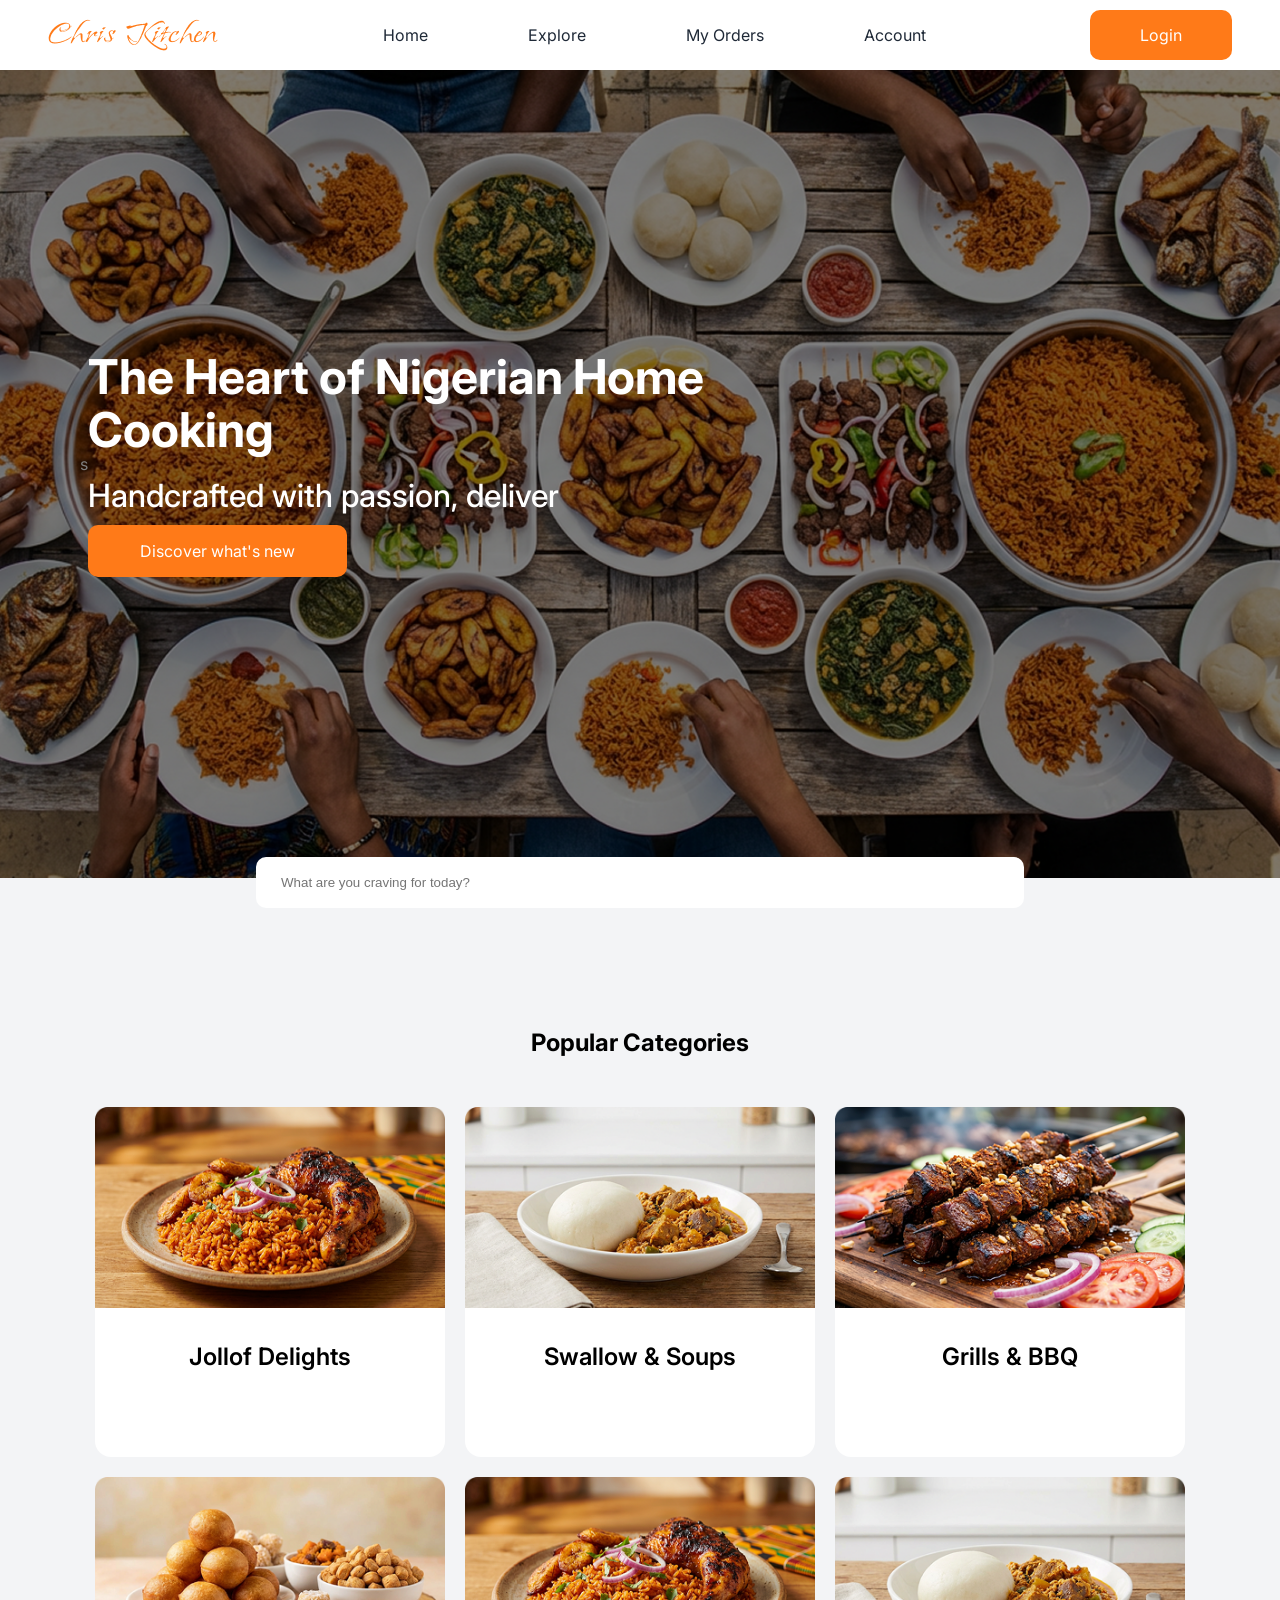
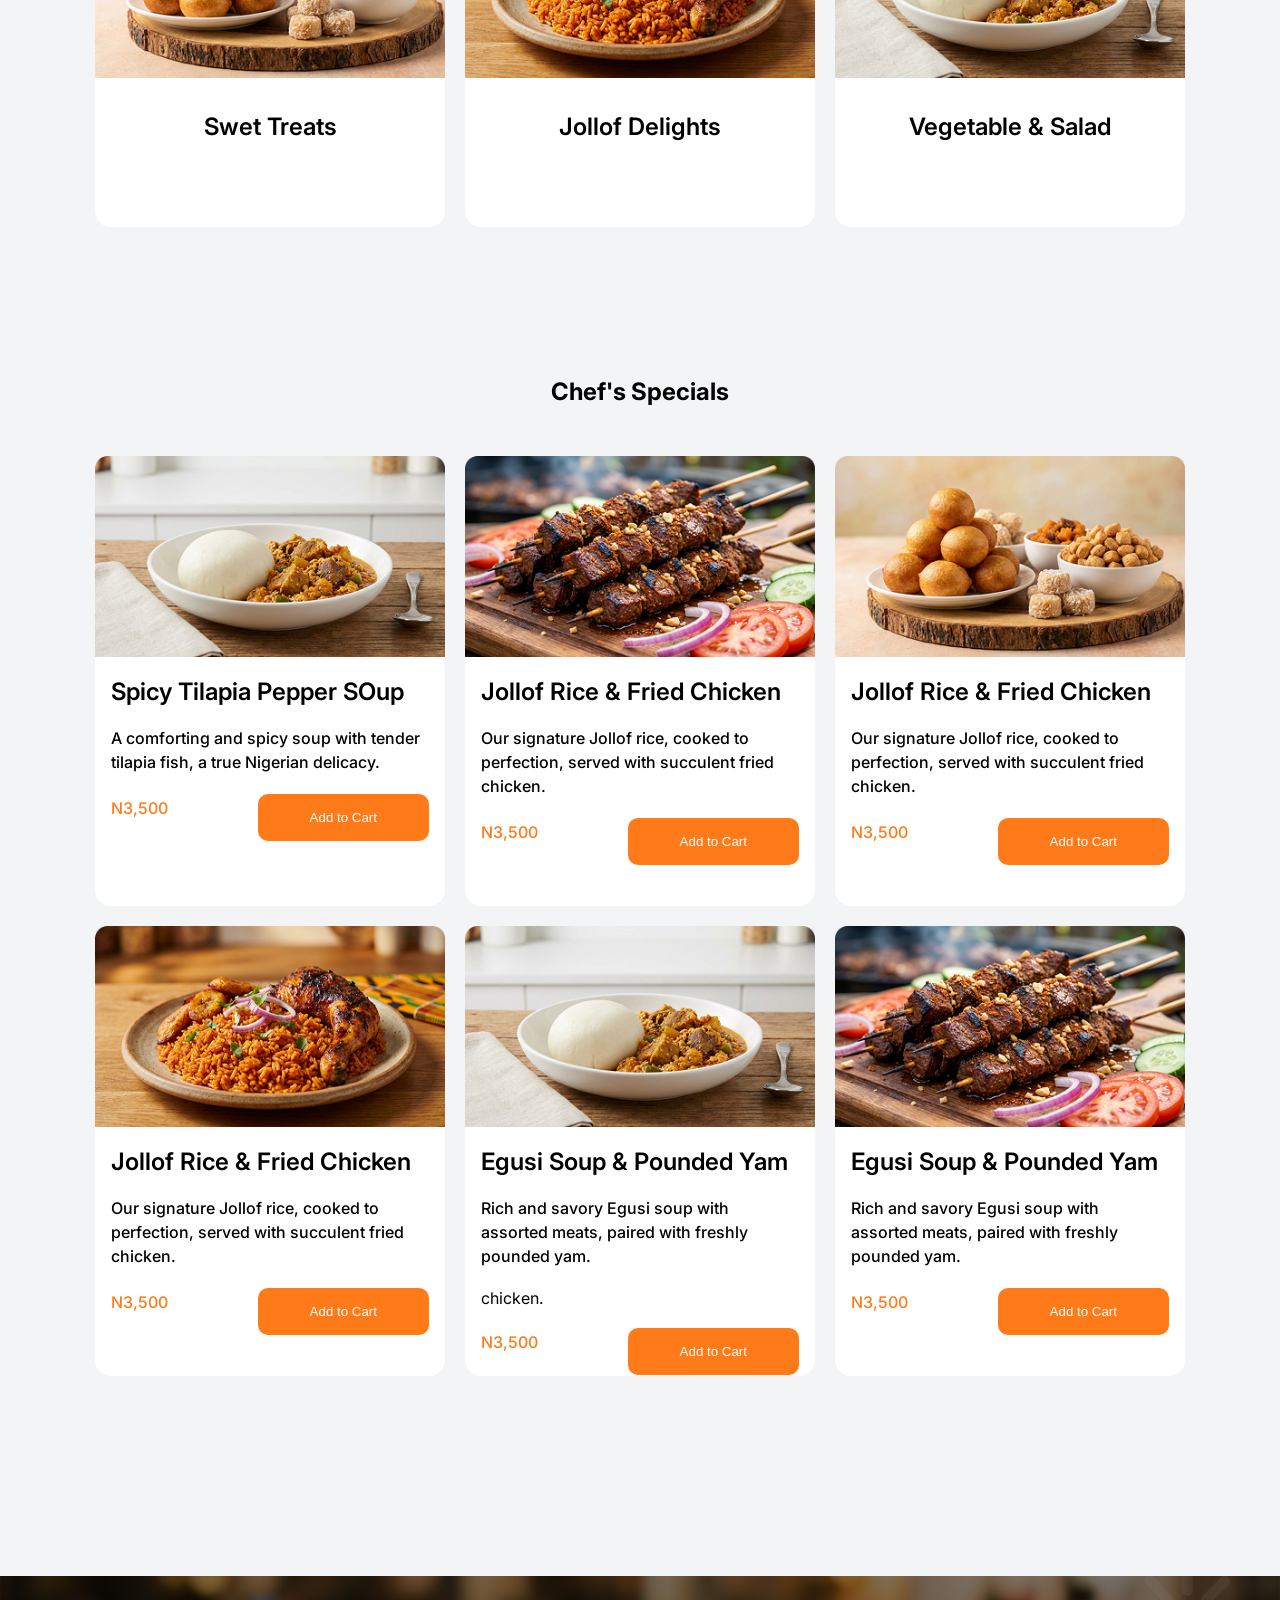
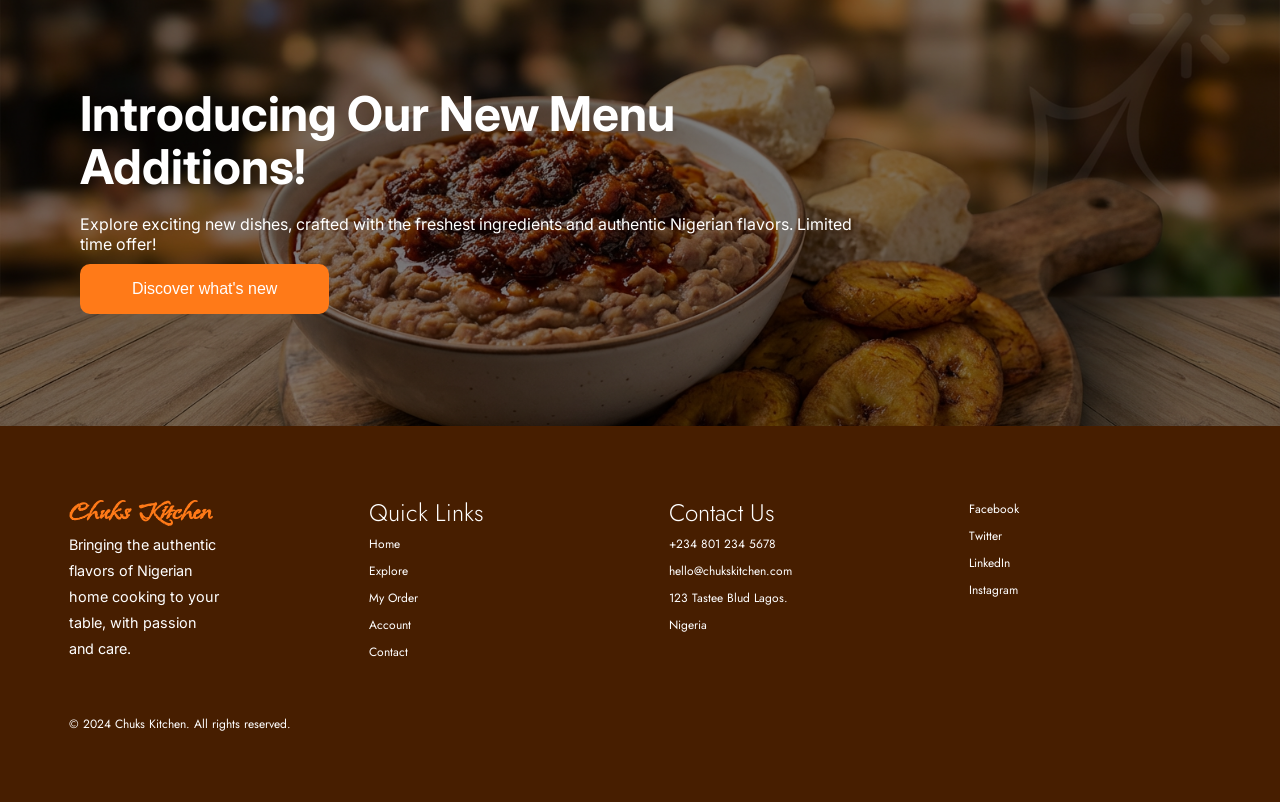
==== index.html @ c169b2a3 "First Commit" ====
<!DOCTYPE html>
<html lang="en">

<head>
    <meta charset="UTF-8">
    <meta name="viewport" content="width=device-width, initial-scale=1.0">

    <!-- font -->
    <link rel="preconnect" href="https://fonts.googleapis.com">
    <link rel="preconnect" href="https://fonts.gstatic.com" crossorigin>
    <link
        href="https://fonts.googleapis.com/css2?family=Inter:ital,opsz,wght@0,14..32,100..900;1,14..32,100..900&family=Island+Moments&family=Jost:ital,wght@0,100..900;1,100..900&display=swap"
        rel="stylesheet">


    <!-- font-awesome -->
    <link rel="stylesheet" href="https://cdnjs.cloudflare.com/ajax/libs/font-awesome/6.6.0/css/all.min.css">

    <!-- styles -->
    <link rel="stylesheet" href="assets/css/style.css">
    <link rel="stylesheet" href="assets/css/mobile.css">
    <title>Food Business</title>
</head>

<body>

    <section class="header">

        <div class="nav-wrapper">
            <a href="#" class="logo">Chris Kitchen</a>
            <ul class="nav-menu">
                <li><a href="index.html" class="firstchild">Home</a></li>
                <li><a href="pages/explore/explore.html">Explore</a></li>
                <li><a href="pages/my-order/my-order.html">My Orders</a></li>
                <li><a href="pages/account/account.html">Account</a></li>
            </ul>
            <button class="login-btn"><a href="/pages/login/login.html">Login</a></button>

            <div class="icons">
                <i class="fa-solid fa-bars" id="menu"></i>
            </div>
        </div>

        <div class="header-container">s
            <div class="text-content">
                <h1>The Heart of Nigerian Home Cooking</h1>
                <h3>Handcrafted with passion, deliver</h3>
                <button><a href="">Discover what's new</a></button>
            </div>

            <div class="search-bar">
                <input type="text" placeholder="What are you craving for today?" />
            </div>

            <div class="hero-overlay"></div>
        </div>

    </section>

    <section class="menu-section">
        <!-- popular categories -->
        <div class="categories">
            <h1 class="section-title">Popular Categories</h1>

            <div class="categories-grid">
                <div class="categories-card">
                    <img src="./assets/img/Rectangle 13.png" alt="foods">
                    <p>Jollof Delights</p>
                </div>
                <div class="categories-card">
                    <img src="./assets/img/Property 1=Variant2.png" alt="foods">
                    <p>Swallow & Soups</p>
                </div>
                <div class="categories-card">
                    <img src="./assets/img/Property 1=Variant3.png" alt="foods">
                    <p>Grills & BBQ</p>
                </div>
                <div class="categories-card">
                    <img src="./assets/img/Property 1=Variant4.png" alt="foods">
                    <p>Swet Treats</p>
                </div>
                <div class="categories-card">
                    <img src="./assets/img/Rectangle 13.png" alt="foods">
                    <p>Jollof Delights</p>
                </div>
                <div class="categories-card">
                    <img src="./assets/img/Property 1=Variant2.png" alt="foods">
                    <p>Vegetable & Salad</p>
                </div>
            </div>
        </div>
        <!-- Chef's Specials -->
        <div class="specials">
            <h1 class="section-title">Chef's Specials</h1>
            <div class="specials-grid">
                <div class="food-card">
                    <div class="food-image">
                        <img src="./assets/img/Property 1=Variant2.png" alt="foods">
                    </div>
                    <div class="food-content">
                        <h2>Spicy Tilapia Pepper SOup</h2>
                        <p>A comforting and spicy soup with tender tilapia fish, a true Nigerian delicacy.</p>
                        <div class="price-tag">
                            <p>N3,500</p>
                            <button>Add to Cart</button>
                        </div>
                    </div>
                </div>

                <div class="food-card">
                    <div class="food-image">
                        <img src="./assets/img/Property 1=Variant3.png" alt="foods">
                    </div>
                    <div class="food-content">
                        <h2>Jollof Rice & Fried Chicken</h2>
                        <p>Our signature Jollof rice, cooked to
                            perfection, served with succulent fried
                            chicken.</p>
                        <div class="price-tag">
                            <p>N3,500</p>
                            <button>Add to Cart</button>
                        </div>
                    </div>
                </div>

                <div class="food-card">
                    <div class="food-image">
                        <img src="./assets/img/Property 1=Variant4.png" alt="foods">
                    </div>
                    <div class="food-content">
                        <h2>Jollof Rice & Fried Chicken</h2>
                        <p>Our signature Jollof rice, cooked to
                            perfection, served with succulent fried
                            chicken.</p>
                        <div class="price-tag">
                            <p>N3,500</p>
                            <button>Add to Cart</button>
                        </div>
                    </div>
                </div>

                <div class="food-card">
                    <div class="food-image">
                        <img src="./assets/img/Rectangle 13.png" alt="foods">
                    </div>
                    <div class="food-content">
                        <h2>Jollof Rice & Fried Chicken</h2>
                        <p>Our signature Jollof rice, cooked to
                            perfection, served with succulent fried
                            chicken.</p>
                        <div class="price-tag">
                            <p>N3,500</p>
                            <button>Add to Cart</button>
                        </div>
                    </div>
                </div>
                <div class="food-card">
                    <div class="food-image">
                        <img src="./assets/img/Property 1=Variant2.png" alt="foods">
                    </div>
                    <div class="food-content">
                        <h2>Egusi Soup & Pounded Yam</h2>
                        <p>Rich and savory Egusi soup with assorted meats, paired with freshly pounded yam.</p>
                        chicken.</p>
                        <div class="price-tag">
                            <p>N3,500</p>
                            <button>Add to Cart</button>
                        </div>
                    </div>
                </div>
                <div class="food-card">
                    <div class="food-image">
                        <img src="./assets/img/Property 1=Variant3.png" alt="foods">
                    </div>
                    <div class="food-content">
                        <h2>Egusi Soup & Pounded Yam</h2>
                        <p>Rich and savory Egusi soup with assorted meats, paired with freshly pounded yam.</p>
                        <div class="price-tag">
                            <p>N3,500</p>
                            <button>Add to Cart</button>
                        </div>
                    </div>
                </div>
            </div>
        </div>
    </section>

    <footer class="footer-section">
        <div class="footer-container">
            <div class="text-content">
                <h1>Introducing Our New Menu Additions!</h1>
                <p>Explore exciting new dishes, crafted with the freshest
                    ingredients and authentic Nigerian flavors. Limited time
                    offer!</p>
                <button>Discover what's new</button>
            </div>
            <div class="hero-overlay"></div>
        </div>
        <div class="footer-bottom">
            <div class="footer-bottom-container">
                <div class="footer-column footer-about">
                    <h2 class="logo">Chuks Kitchen</h2>
                    <p>Bringing the authentic flavors of Nigerian home cooking to your table, with passion and care.</p>
                </div>

                <div class="footer-column footer-links">
                    <h2>Quick Links</h2>
                    <p><a href="#">Home</a></p>
                    <p><a href="#">Explore</a></p>
                    <p><a href="#">My Order</a></p>
                    <p><a href="#">Account</a></p>
                    <p><a href="#">Contact</a></p>
                </div>

                <div class="footer-column footer-contact">
                    <h2>Contact Us</h2>
                    <p><a href="#">+234 801 234 5678</a></p>
                    <p><a href="#">hello@chukskitchen.com</a></p>
                    <p><a href="#">123 Tastee Blud Lagos. Nigeria</a></p>
                </div>

                <div class="footer-column footer-social">
                    <p><a href="#">Facebook</a></p>
                    <p><a href="#">Twitter</a></p>
                    <p><a href="#">LinkedIn</a></p>
                    <p><a href="#">Instagram</a></p>
                </div>

            </div>
            <div class="footer-copyrights">
                <p>&copy; 2024 Chuks Kitchen. All rights reserved.</p>
            </div>
        </div>


    </footer>
</body>

</html>
---- assets/css/style.css ----
* {
  margin: 0;
  padding: 0;
  box-sizing: border-box;
}

:root {
  /* fonts */
  --logo-font: "Island Moments", cursive;
  --main-font: "Inter", sans-serif;

  /* colors */
  --primary-color: #ff7a18;
  --main-color: #ffffff;
  --font-color: #1f2937;
}

body {
  color: var(--main-color);
  font-family: var(--main-font);
  background-color: #f3f4f6;
  button {
    padding: 16px 52px;
    border-radius: 10px;
    border: none;
    background-color: var(--primary-color);
    a {
      font-size: 1rem;
      font-family: var(--main-font);
      color: var(--main-color);
      text-decoration: none;
    }
  }
}

.header {
  .nav-wrapper {
    position: fixed;
    top: 0;
    right: 0;
    left: 0px;
    padding: 10px 48px;
    z-index: 3;
    background-color: var(--main-color);
    display: flex;
    align-items: center;
    justify-content: space-between;

    a {
      font-size: 2.5rem;
      font-family: var(--logo-font);
      color: var(--primary-color);
      text-decoration: none;
    }

    ul {
      display: flex;
      align-items: center;
      justify-content: space-between;
      gap: 100px;

      li {
        list-style: none;
        line-height: 24px;

        a {
          font-size: 1rem;
          font-family: var(--main-font);
          color: var(--font-color);
        }

        a:hover {
          color: var(--primary-color);
        }
      }
    }

    button {
      padding: 15px 50px;
      border-radius: 10px;
      border: none;
      background-color: var(--primary-color);
      a {
        font-size: 1rem;
        font-family: var(--main-font);
        color: var(--main-color);
      }
    }
  }

  .header-container {
    position: relative;
    min-height: 92vh;
    margin-top: 50px;
    background: url(/assets/img/Welcome.png) center/cover no-repeat;
    display: flex;
    align-items: center;
    padding: 0 80px;

    .hero-overlay {
      position: absolute;
      inset: 0;
      background: rgba(0, 0, 0, 0.5);
    }

    .text-content {
      width: 800px;
      position: relative;
      z-index: 2;

      h1 {
        font-size: 48px;
        line-height: 1.1;
        margin-bottom: 20px;
      }

      h3 {
        font-size: 32px;
        font-weight: 500;
        margin-bottom: 10px;
      }

      button {
        a {
          font-size: 1rem;
          text-decoration: none;
        }
      }
    }

    .search-bar {
      position: absolute;
      bottom: -30px;
      left: 50%;
      transform: translateX(-50%);
      width: 60%;
      z-index: 2;

      input {
        width: 100%;
        padding: 18px 25px;
        border-radius: 10px;
        border: none;
      }
    }
  }
}

.menu-section {
  padding: 150px 48px;
  color: black;

  .categories {
    margin: 0 auto;
    max-width: 100vw;

    h1 {
      text-align: center;
      margin-bottom: 50px;
    }

    .categories-grid {
      display: flex;
      justify-content: center;
      gap: 20px;
      align-items: center;
      flex-wrap: wrap;

      .categories-card {
        flex: 0 0 350px;
        height: 350px;
        background-color: white;
        border-radius: 16px;
        img {
          width: 100%;
        }

        p {
          font-weight: 600;
          font-size: 1.5rem;
          margin-top: 30px;
          text-align: center;
        }
      }
    }
  }


  
  .specials {
    .section-title {
      margin-top: 150px;
      text-align: center;
      margin-bottom: 50px;
    }

    .specials-grid {
      display: flex;
      justify-content: center;
      gap: 20px;
      align-items: center;
      flex-wrap: wrap;

      .food-card {
        flex: 0 0 350px;
        height: 450px;
        background-color: white;
        border-radius: 16px;

        .food-image {
          img {
            width: 100%;
            margin-bottom: 10px;
          }
        }

        .food-content {
            width: 100%;
            padding: 6px 16px;
            h2 {
              font-size: 24px;
              font-weight: 600;
              margin-bottom: 20px;
            }
            p {
              font-size: 1rem;
              font-weight: 500;
              line-height: 24px;
              margin-bottom: 20px;
            }

            /* still under review */
            .price-tag {
              display: flex;
              align-items: center;
              justify-content: space-between;

              p {
                color: var(--primary-color);
              }
              button {
                color: var(--main-color);
              }
            }
          }
      }
    }
  }
}

.footer-section {
  .footer-container {
    position: relative;
    min-height: 450px;
    margin-top: 50px;
    background: url(/assets/img/f30e8a349d6f6f58f96aab7669df30176ece420c.png)
      center/cover no-repeat;
    display: flex;
    align-items: center;
    padding: 0 80px;

    .text-content {
      width: 800px;
      position: relative;
      z-index: 2;

      h1 {
        font-size: 3rem;
        line-height: 1.1;
        margin-bottom: 20px;
      }

      p {
        font-size: 1rem;
        margin-bottom: 10px;
      }

      button {
          font-size: 1rem;
          text-decoration: none;
          color: var(--main-color);
        }
      
    }
    .hero-overlay {
      position: absolute;
      inset: 0;
      background: rgba(0, 0, 0, 0.5);
    }
  }

  .footer-bottom {
    background-color: #471e00;
    padding: 69px 69px;

    .footer-bottom-container {
      display: flex;
      gap: 150px;

      .footer-column {
        flex: 0 0 150px;

        .logo {
          font-size: 2rem;
          font-family: var(--logo-font);
          color: var(--primary-color);
        }

        p {
          line-height: 26px;
          font-size: 0.9rem;
        }
      }

      .footer-links,
      .footer-contact,
      .footer-social {
        h2 {
          font-size: 1.5rem;
          font-weight: 300;
          font-family: "Jost", sans-serif;
        }

        p {
          a {
			font-family: "Jost", sans-serif;
            text-decoration: none;
            color: var(--main-color);
            font-size: 0.75rem;
          }
        }
      }
    }
	.footer-copyrights {
		margin-top: 50px;
		p {
			color: var(--main-color);
            font-size: 0.75rem;
			font-family: "Jost", sans-serif;
		}
		
	}
  }
}
---- assets/css/mobile.css ----
* {
    padding: 0;
    margin: 0;
    box-sizing: border-box;
    transition: 0.2s linear;
}

:root {
  /* fonts */
  --logo-font: "Island Moments", cursive;
  --main-font: "Inter", sans-serif;

  /* colors */
  --primary-color: #ff7a18;
  --main-color: #ffffff;
  --font-color: #1f2937;
}

.header .icons i {
    color: #000000;
    cursor: pointer;
    font-size: 2rem;
}

.header .icons {
    display: none;
}

.header .icons i:hover{
    color: var(--primary-color);
} 

@media (max-width :1000px) {
    .header {
        .icons {
            display: block;
        }
        .nav-wrapper {
            padding: 5px 25px;

            .nav-menu li{
            display: none;
            /* flex-direction: column; */
            }
        }
        
        .login-btn {
            display: none;
        }

        .header-container {
            padding: 0 25px;

            .text-content {
                width: 800px;
                position: relative;
                z-index: 2;

            h1 {
                font-size: 32px;
                line-height: 1.1;
                margin-bottom: 20px;
            }

            h3 {
                font-size: 16px;
                font-weight: 500;
                margin-bottom: 10px;
            }

        }
    }

    .footer-bottom {
        display: none;
    }
}
}
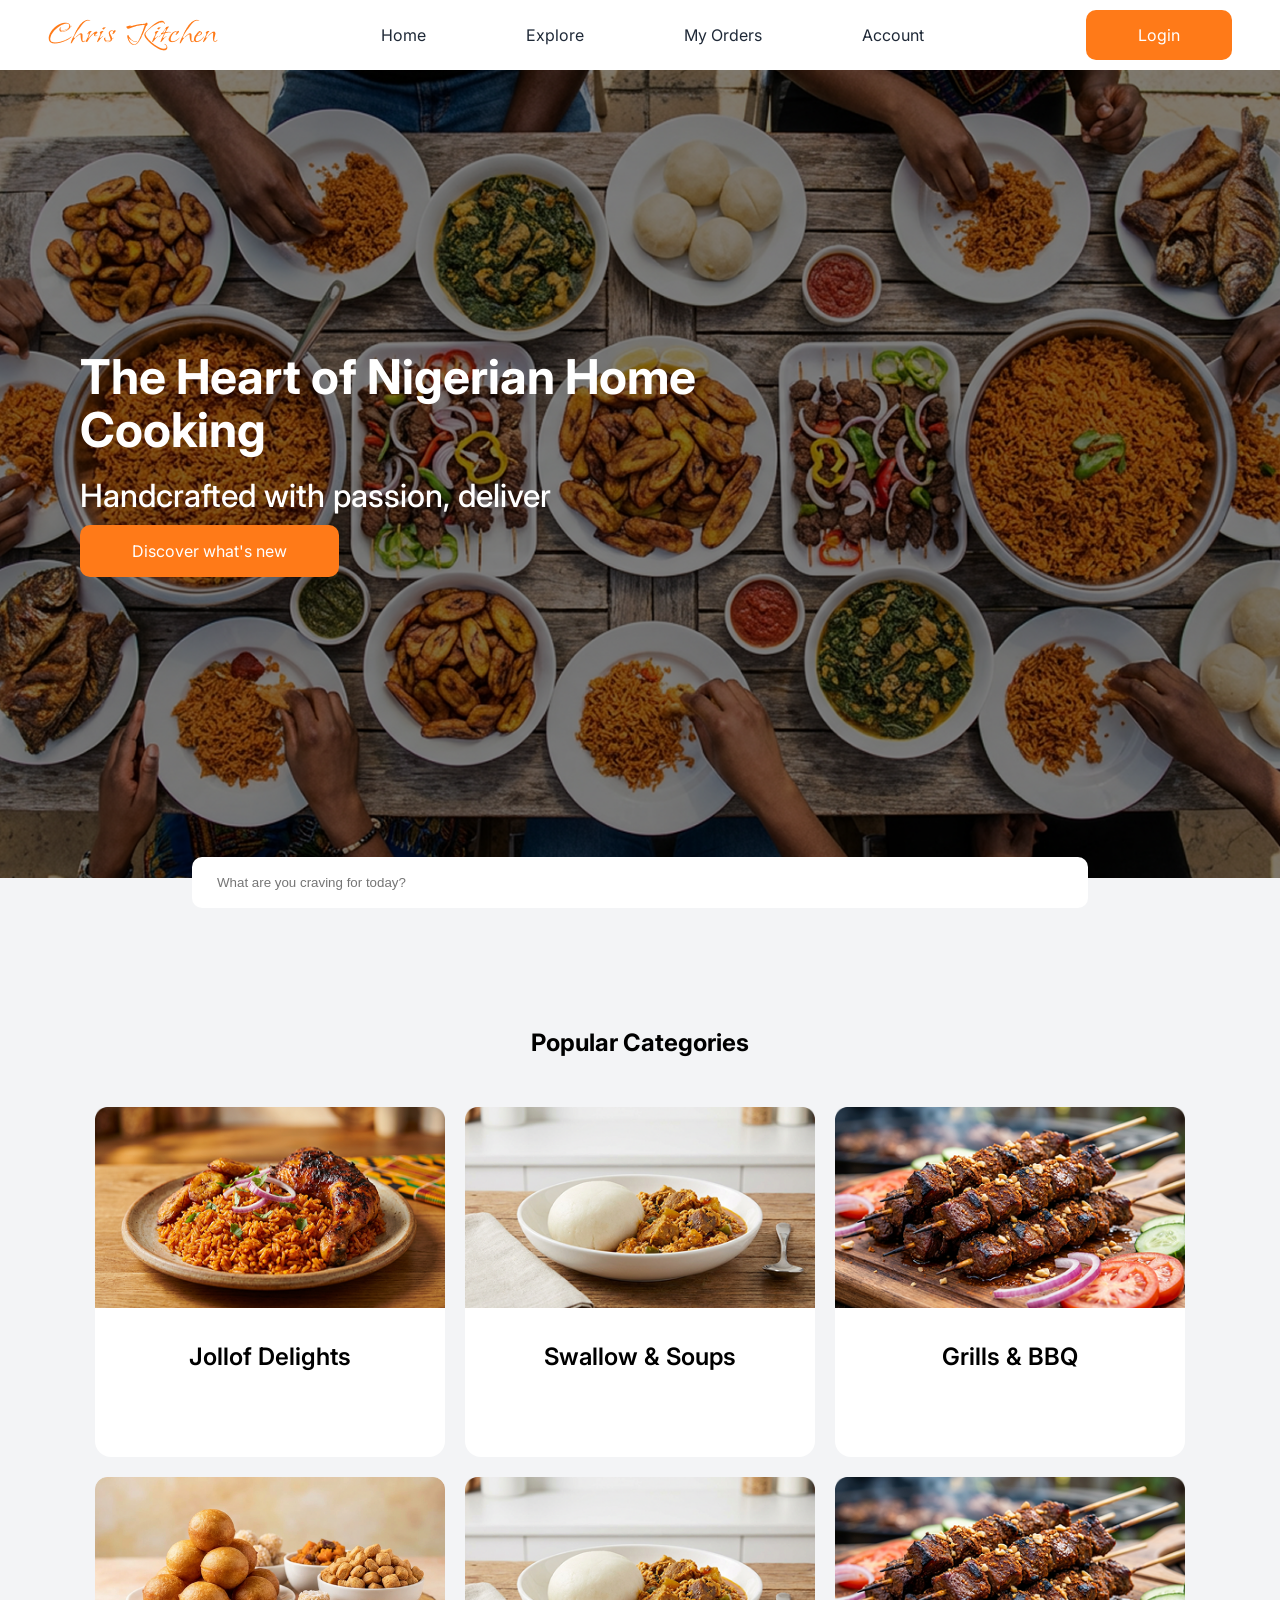
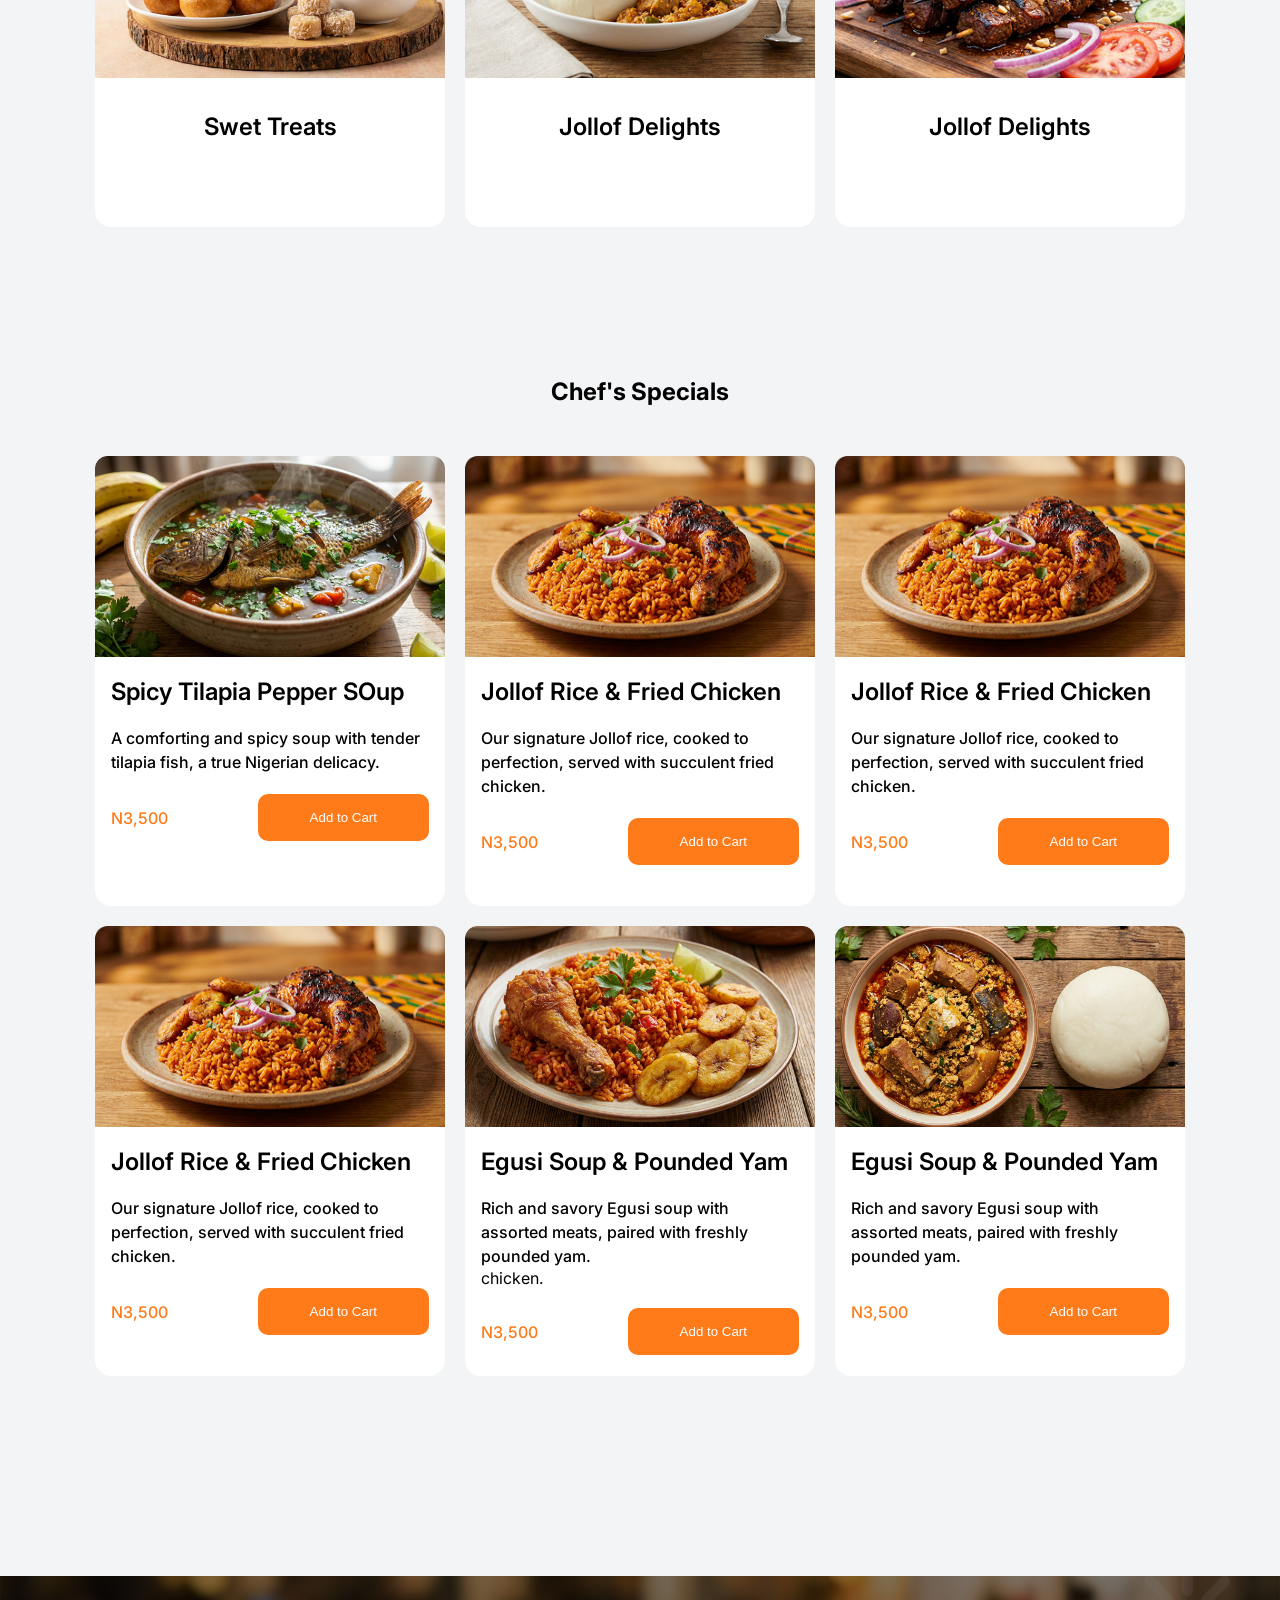
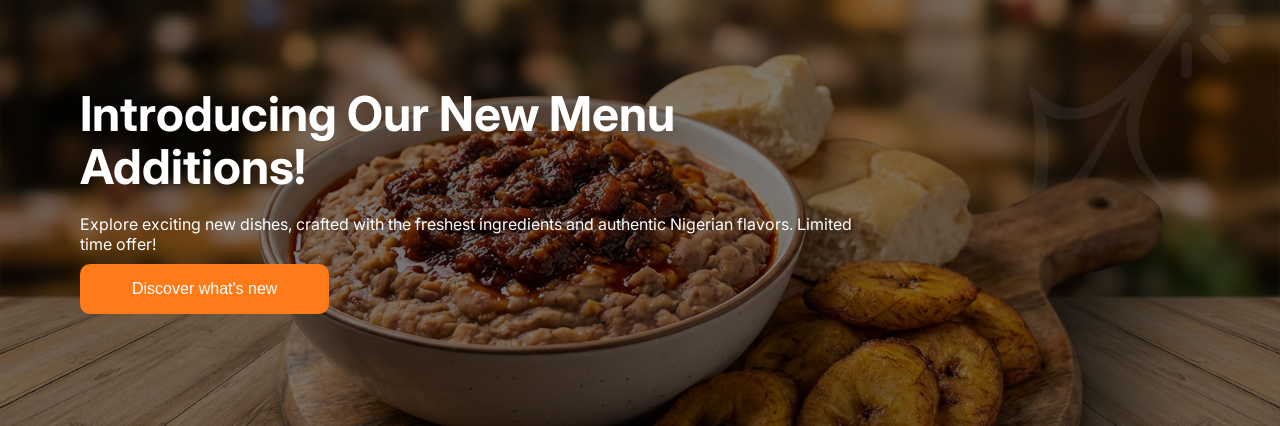
==== commit 96a21ed0: "Rearranged UI" ====
--- a/index.html
+++ b/index.html
@@ -17,44 +17,42 @@
     <link rel="stylesheet" href="https://cdnjs.cloudflare.com/ajax/libs/font-awesome/6.6.0/css/all.min.css">
 
     <!-- styles -->
-    <link rel="stylesheet" href="assets/css/style.css">
-    <link rel="stylesheet" href="assets/css/mobile.css">
+    <link rel="stylesheet" href="assets/css/global.css">
+    <link rel="stylesheet" href="assets/css/home.css">
     <title>Food Business</title>
 </head>
 
 <body>
-
-    <section class="header">
-
-        <div class="nav-wrapper">
-            <a href="#" class="logo">Chris Kitchen</a>
-            <ul class="nav-menu">
-                <li><a href="index.html" class="firstchild">Home</a></li>
-                <li><a href="pages/explore/explore.html">Explore</a></li>
-                <li><a href="pages/my-order/my-order.html">My Orders</a></li>
-                <li><a href="pages/account/account.html">Account</a></li>
-            </ul>
-            <button class="login-btn"><a href="/pages/login/login.html">Login</a></button>
-
-            <div class="icons">
-                <i class="fa-solid fa-bars" id="menu"></i>
-            </div>
-        </div>
-
-        <div class="header-container">s
-            <div class="text-content">
-                <h1>The Heart of Nigerian Home Cooking</h1>
-                <h3>Handcrafted with passion, deliver</h3>
-                <button><a href="">Discover what's new</a></button>
-            </div>
-
-            <div class="search-bar">
-                <input type="text" placeholder="What are you craving for today?" />
-            </div>
-
-            <div class="hero-overlay"></div>
-        </div>
-
+    <!-- navBar -->
+    <section class="nav-wrapper">
+        <a href="#" class="logo">Chris Kitchen</a>
+
+        <ul class="nav-menu">
+            <li><a href="index.html" class="firstchild">Home</a></li>
+            <li><a href="pages/explore.html">Explore</a></li>
+            <li><a href="pages/my-order.html">My Orders</a></li>
+            <li><a href="pages/account.html">Account</a></li>
+        </ul>
+        <button class="login-btn"><a href="/pages/login.html">Login</a></button>
+
+        <div class="icons">
+            <i class="fa-solid fa-bars" id="menu"></i>
+        </div>
+    </section>
+
+    <!-- hero-section -->
+    <section class="header-container">
+        <div class="text-content">
+            <h1>The Heart of Nigerian Home Cooking</h1>
+            <h3>Handcrafted with passion, deliver</h3>
+            <button><a href="">Discover what's new</a></button>
+        </div>
+
+        <div class="search-bar">
+            <input type="text" placeholder="What are you craving for today?" />
+        </div>
+
+        <div class="hero-overlay"></div>
     </section>
 
     <section class="menu-section">
@@ -80,12 +78,12 @@
                     <p>Swet Treats</p>
                 </div>
                 <div class="categories-card">
-                    <img src="./assets/img/Rectangle 13.png" alt="foods">
+                    <img src="./assets/img/Property 1=Variant2.png" alt="foods">
                     <p>Jollof Delights</p>
                 </div>
                 <div class="categories-card">
-                    <img src="./assets/img/Property 1=Variant2.png" alt="foods">
-                    <p>Vegetable & Salad</p>
+                    <img src="./assets/img/Property 1=Variant3.png" alt="foods">
+                    <p>Jollof Delights</p>
                 </div>
             </div>
         </div>
@@ -95,7 +93,7 @@
             <div class="specials-grid">
                 <div class="food-card">
                     <div class="food-image">
-                        <img src="./assets/img/Property 1=Variant2.png" alt="foods">
+                        <img src="./assets/img/Tilapia.png" alt="foods">
                     </div>
                     <div class="food-content">
                         <h2>Spicy Tilapia Pepper SOup</h2>
@@ -109,7 +107,7 @@
 
                 <div class="food-card">
                     <div class="food-image">
-                        <img src="./assets/img/Property 1=Variant3.png" alt="foods">
+                        <img src="./assets/img/Rectangle 13.png" alt="foods">
                     </div>
                     <div class="food-content">
                         <h2>Jollof Rice & Fried Chicken</h2>
@@ -125,7 +123,7 @@
 
                 <div class="food-card">
                     <div class="food-image">
-                        <img src="./assets/img/Property 1=Variant4.png" alt="foods">
+                        <img src="./assets/img/Rectangle 13.png" alt="foods">
                     </div>
                     <div class="food-content">
                         <h2>Jollof Rice & Fried Chicken</h2>
@@ -156,7 +154,7 @@
                 </div>
                 <div class="food-card">
                     <div class="food-image">
-                        <img src="./assets/img/Property 1=Variant2.png" alt="foods">
+                        <img src="./assets/img/Property 1=Variant5.png" alt="foods">
                     </div>
                     <div class="food-content">
                         <h2>Egusi Soup & Pounded Yam</h2>
@@ -170,7 +168,7 @@
                 </div>
                 <div class="food-card">
                     <div class="food-image">
-                        <img src="./assets/img/Property 1=Variant3.png" alt="foods">
+                        <img src="./assets/img/Property 1=Variant6.png" alt="foods">
                     </div>
                     <div class="food-content">
                         <h2>Egusi Soup & Pounded Yam</h2>
@@ -183,9 +181,11 @@
                 </div>
             </div>
         </div>
+
     </section>
 
     <footer class="footer-section">
+        <!-- footer-image-container -->
         <div class="footer-container">
             <div class="text-content">
                 <h1>Introducing Our New Menu Additions!</h1>
@@ -196,43 +196,8 @@
             </div>
             <div class="hero-overlay"></div>
         </div>
-        <div class="footer-bottom">
-            <div class="footer-bottom-container">
-                <div class="footer-column footer-about">
-                    <h2 class="logo">Chuks Kitchen</h2>
-                    <p>Bringing the authentic flavors of Nigerian home cooking to your table, with passion and care.</p>
-                </div>
-
-                <div class="footer-column footer-links">
-                    <h2>Quick Links</h2>
-                    <p><a href="#">Home</a></p>
-                    <p><a href="#">Explore</a></p>
-                    <p><a href="#">My Order</a></p>
-                    <p><a href="#">Account</a></p>
-                    <p><a href="#">Contact</a></p>
-                </div>
-
-                <div class="footer-column footer-contact">
-                    <h2>Contact Us</h2>
-                    <p><a href="#">+234 801 234 5678</a></p>
-                    <p><a href="#">hello@chukskitchen.com</a></p>
-                    <p><a href="#">123 Tastee Blud Lagos. Nigeria</a></p>
-                </div>
-
-                <div class="footer-column footer-social">
-                    <p><a href="#">Facebook</a></p>
-                    <p><a href="#">Twitter</a></p>
-                    <p><a href="#">LinkedIn</a></p>
-                    <p><a href="#">Instagram</a></p>
-                </div>
-
-            </div>
-            <div class="footer-copyrights">
-                <p>&copy; 2024 Chuks Kitchen. All rights reserved.</p>
-            </div>
-        </div>
-
-
+
+        <!-- footer-text-bottom -->
     </footer>
 </body>
 
--- a/assets/css/global.css
+++ b/assets/css/global.css
@@ -0,0 +1,223 @@
+* {
+    margin: 0;
+    padding: 0;
+    box-sizing: border-box;
+}
+
+:root {
+    /* fonts */
+    --logo-font: "Island Moments", cursive;
+    --main-font: "Inter", sans-serif;
+
+    /* colors */
+    --primary-color: #ff7a18;
+    --main-color: #ffffff;
+    --font-color: #1f2937;
+}
+
+body {
+    color: var(--main-color);
+    font-family: var(--main-font);
+    background-color: #f3f4f6;
+}
+
+body button {
+    padding: 16px 52px;
+    border-radius: 10px;
+    border: none;
+    background-color: var(--primary-color);
+}
+
+body button a {
+    font-size: 1rem;
+    font-family: var(--main-font);
+    color: var(--main-color);
+    text-decoration: none;
+}
+
+/* navigation bar */
+.nav-wrapper {
+    position: fixed;
+    top: 0;
+    right: 0;
+    left: 0px;
+    padding: 10px 48px;
+    z-index: 3;
+    background-color: var(--main-color);
+    display: flex;
+    align-items: center;
+    justify-content: space-between;
+
+    a {
+        font-size: 2.5rem;
+        font-family: var(--logo-font);
+        color: var(--primary-color);
+        text-decoration: none;
+    }
+}
+
+.nav-wrapper .nav-menu {
+    display: flex;
+    align-items: center;
+    justify-content: space-between;
+    gap: 100px;
+}
+
+.nav-wrapper .nav-menu {
+    li {
+        list-style: none;
+        line-height: 24px;
+
+        a {
+            font-size: 1rem;
+            font-family: var(--main-font);
+            color: var(--font-color);
+        }
+    }
+}
+
+.nav-wrapper .nav-menu li a:hover {
+    color: var(--primary-color);
+}
+
+.nav-wrapper .icons {
+    display: none;
+
+    i {
+        color: #000000;
+        cursor: pointer;
+        font-size: 2rem;
+    }
+}
+
+.nav-wrapper .icons i:hover {
+    color: var(--primary-color);
+}
+
+.nav-wrapper .login-btn {
+    padding: 15px 52px;
+    border-radius: 10px;
+    border: none;
+    background-color: var(--primary-color);
+
+    a {
+        font-size: 1rem;
+        font-family: var(--main-font);
+        color: var(--main-color);
+    }
+}
+
+/* hero-section */
+.header-container {
+    position: relative;
+    min-height: 92vh;
+    margin-top: 50px;
+    background: url(/assets/img/Welcome.png) center/cover no-repeat;
+    display: flex;
+    align-items: center;
+    padding: 0 80px;
+}
+
+.header-container .text-content {
+    width: 800px;
+    position: relative;
+    z-index: 2;
+
+    h1 {
+        font-size: 3rem;
+        line-height: 1.1;
+        margin-bottom: 20px;
+    }
+
+    h3 {
+        font-size: 2rem;
+        font-weight: 500;
+        margin-bottom: 10px;
+    }
+
+    button {
+        a {
+            font-size: 1rem;
+            text-decoration: none;
+        }
+    }
+}
+
+
+.header-container .search-bar {
+    position: absolute;
+    bottom: -30px;
+    left: 50%;
+    transform: translateX(-50%);
+    width: 70%;
+    z-index: 2;
+
+    input {
+        width: 100%;
+        padding: 18px 25px;
+        border-radius: 10px;
+        border: none;
+    }
+}
+
+.header-container .hero-overlay {
+    position: absolute;
+    inset: 0;
+    background: rgba(0, 0, 0, 0.5);
+}
+
+/* footer */
+.footer-bottom {
+    background-color: #471e00;
+    padding: 69px 69px;
+}
+
+.footer-bottom .footer-bottom-container {
+    display: flex;
+    gap: 150px;
+}
+
+.footer-bottom .footer-bottom-container .footer-column {
+    flex: 0 0 150px;
+}
+
+.footer-bottom .footer-bottom-container .footer-column .logo {
+    font-size: 2rem;
+    font-family: var(--logo-font);
+    color: var(--primary-color);
+}
+
+.footer-bottom .footer-bottom-container .footer-column p {
+    line-height: 26px;
+    font-size: 0.9rem;
+}
+
+.footer-bottom .footer-bottom-container .footer-links,
+.footer-bottom .footer-bottom-container .footer-contact,
+.footer-bottom .footer-bottom-container .footer-social {
+    h2 {
+        font-size: 1.5rem;
+        font-weight: 300;
+        font-family: "Jost", sans-serif;
+    }
+
+    p {
+        a {
+            font-family: "Jost", sans-serif;
+            text-decoration: none;
+            color: var(--main-color);
+            font-size: 0.75rem;
+        }
+    }
+}
+
+.footer-bottom .footer-bottom-container .footer-copyrights {
+    margin-top: 50px;
+
+    p {
+        color: var(--main-color);
+        font-size: 0.75rem;
+        font-family: "Jost", sans-serif;
+    }
+
+}
--- a/assets/css/home.css
+++ b/assets/css/home.css
@@ -0,0 +1,141 @@
+.menu-section {
+    padding: 150px 48px;
+    color: black;
+}
+
+.menu-section .categories {
+    margin: 0 auto;
+    max-width: 100vw;
+
+    h1 {
+        text-align: center;
+        margin-bottom: 50px;
+    }
+}
+
+.menu-section .categories .categories-grid {
+    display: flex;
+    justify-content: center;
+    gap: 20px;
+    align-items: center;
+    flex-wrap: wrap;
+}
+
+.menu-section .categories .categories-grid .categories-card {
+    flex: 0 0 350px;
+    height: 350px;
+    background-color: white;
+    border-radius: 16px;
+
+    img {
+        width: 100%;
+    }
+
+    p {
+        font-weight: 600;
+        font-size: 1.5rem;
+        margin-top: 30px;
+        text-align: center;
+    }
+}
+
+
+.menu-section .specials .section-title {
+    margin-top: 150px;
+    text-align: center;
+    margin-bottom: 50px;
+}
+
+.menu-section .specials .specials-grid {
+    display: flex;
+    justify-content: center;
+    gap: 20px;
+    align-items: center;
+    flex-wrap: wrap;
+}
+
+.menu-section .specials .specials-grid .food-card {
+    flex: 0 0 350px;
+    height: 450px;
+    background-color: white;
+    border-radius: 16px;
+}
+
+.menu-section .specials .specials-grid .food-card .food-image {
+    img {
+        width: 100%;
+        margin-bottom: 10px;
+    }
+}
+
+.menu-section .specials .specials-grid .food-card .food-content {
+    width: 100%;
+    padding: 6px 16px;
+
+    h2 {
+        font-size: 24px;
+        font-weight: 600;
+        margin-bottom: 20px;
+    }
+
+    p {
+        font-size: 1rem;
+        font-weight: 500;
+        line-height: 24px;
+    }
+}
+
+.menu-section .specials .specials-grid .food-card .food-content .price-tag {
+    margin-top: 20px;
+    display: flex;
+    align-items: center;
+    justify-content: space-between;
+
+    p {
+        color: var(--primary-color);
+    }
+
+    button {
+        color: var(--main-color);
+    }
+}
+
+.footer-section .footer-container {
+    position: relative;
+    min-height: 450px;
+    margin-top: 50px;
+    background: url(/assets/img/f30e8a349d6f6f58f96aab7669df30176ece420c.png) center/cover no-repeat;
+    display: flex;
+    align-items: center;
+    padding: 0 80px;
+}
+
+.footer-section .footer-container .text-content {
+    width: 800px;
+    position: relative;
+    z-index: 2;
+
+    h1 {
+        font-size: 3rem;
+        line-height: 1.1;
+        margin-bottom: 20px;
+    }
+
+    p {
+        font-size: 1rem;
+        margin-bottom: 10px;
+    }
+
+    button {
+        font-size: 1rem;
+        text-decoration: none;
+        color: var(--main-color);
+    }
+
+}
+
+.footer-section .footer-container .hero-overlay {
+    position: absolute;
+    inset: 0;
+    background: rgba(0, 0, 0, 0.5);
+}
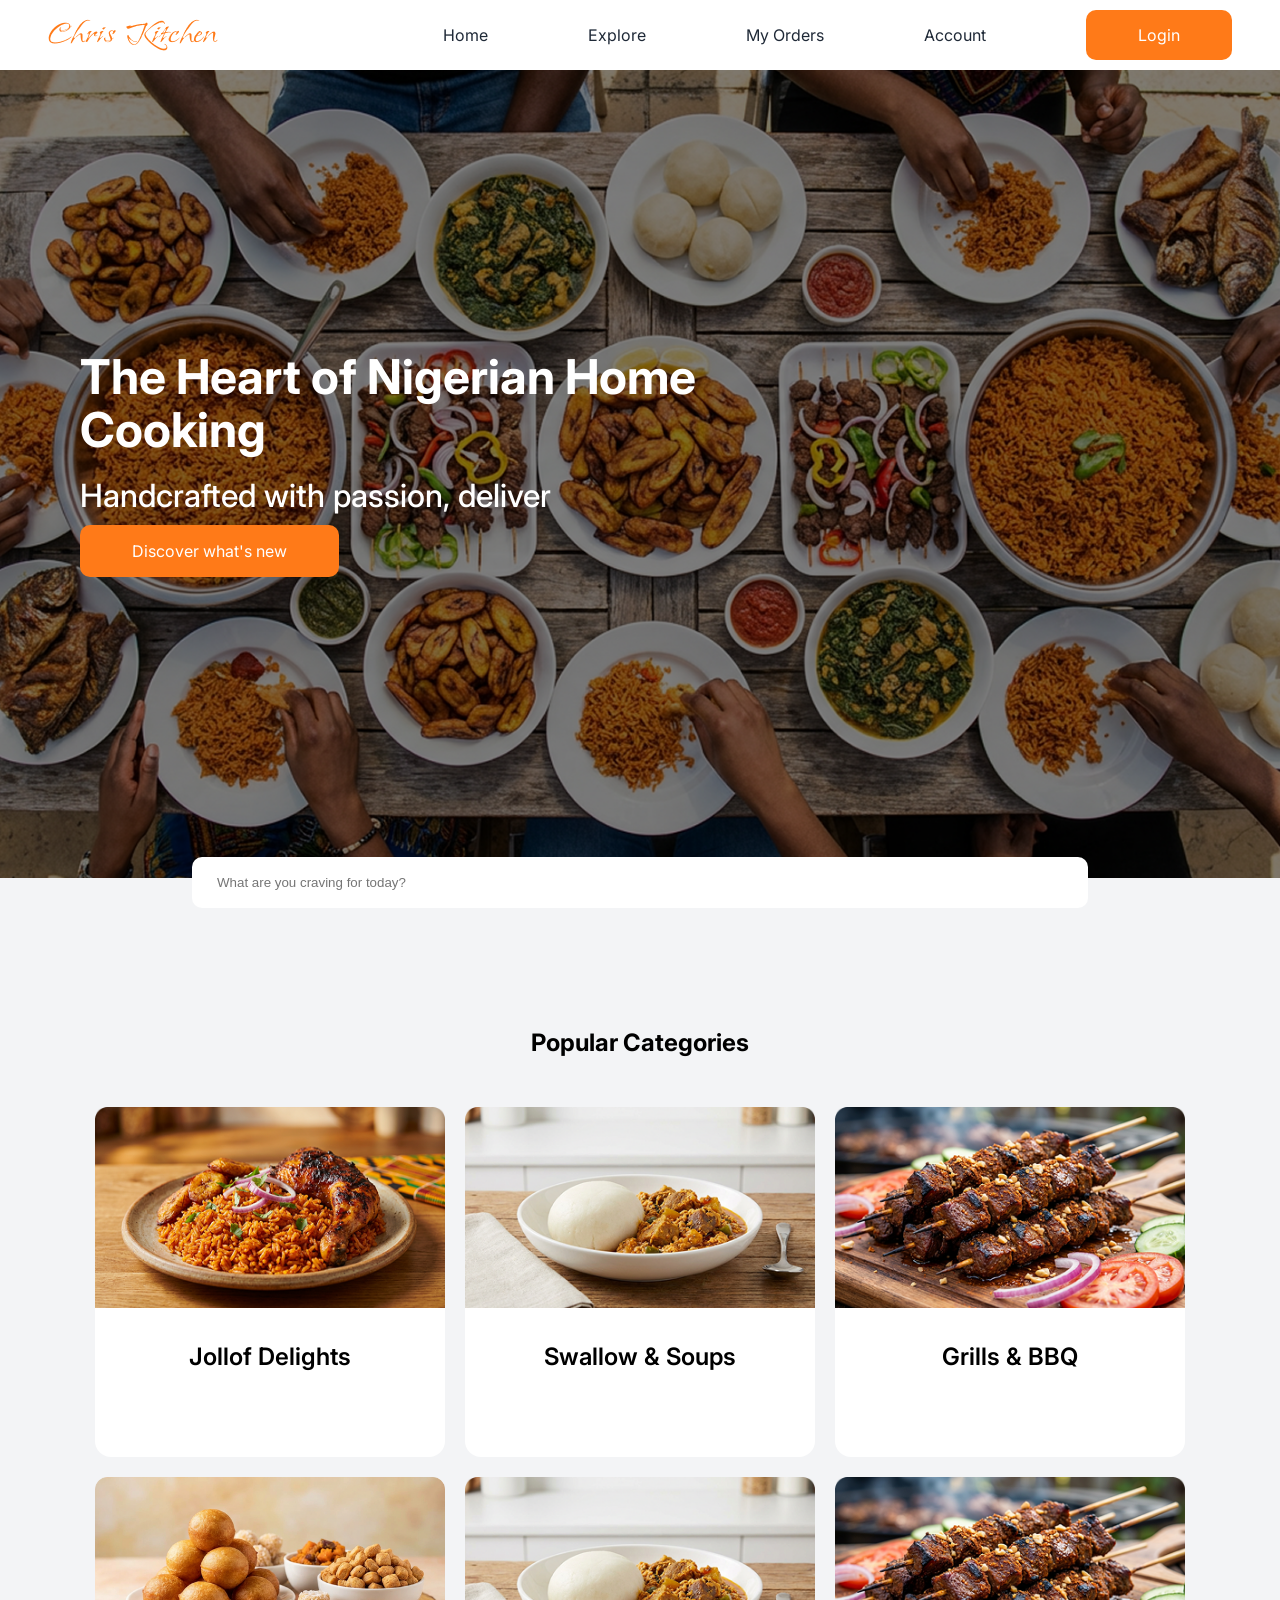
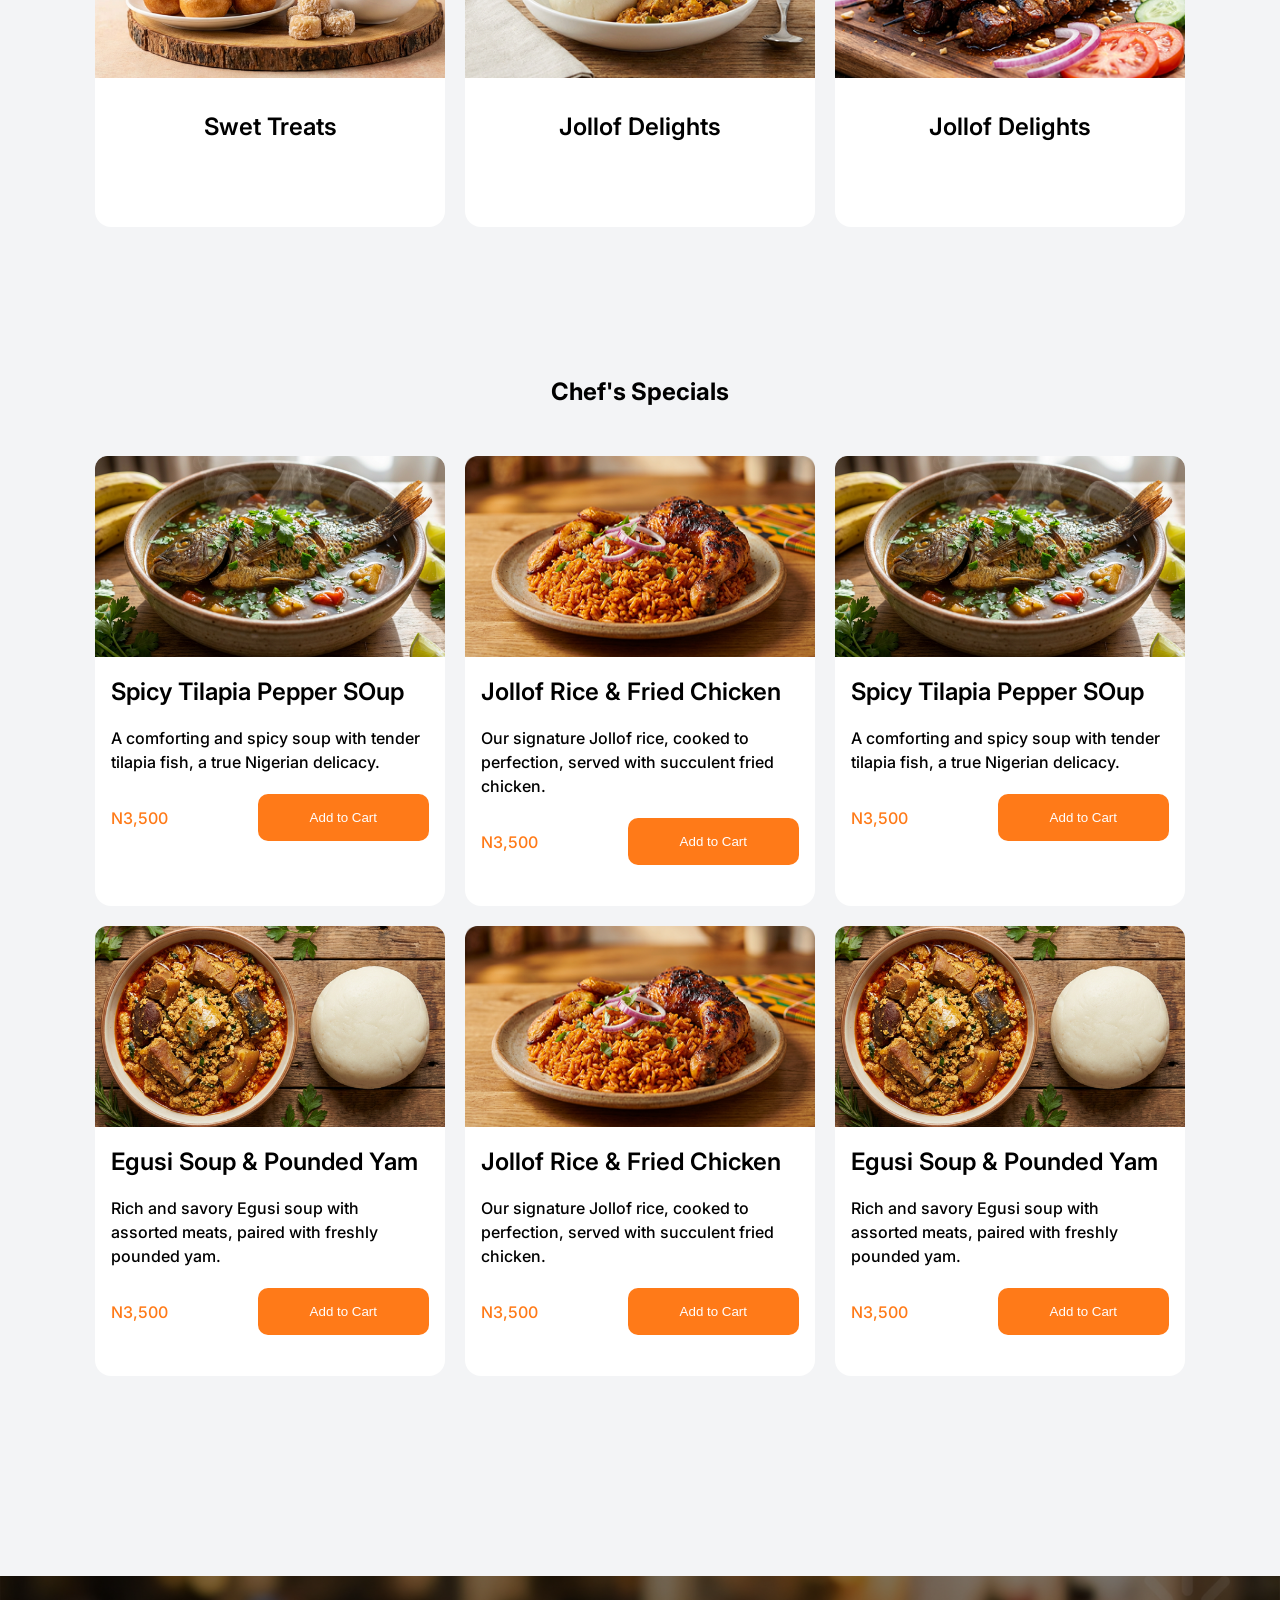
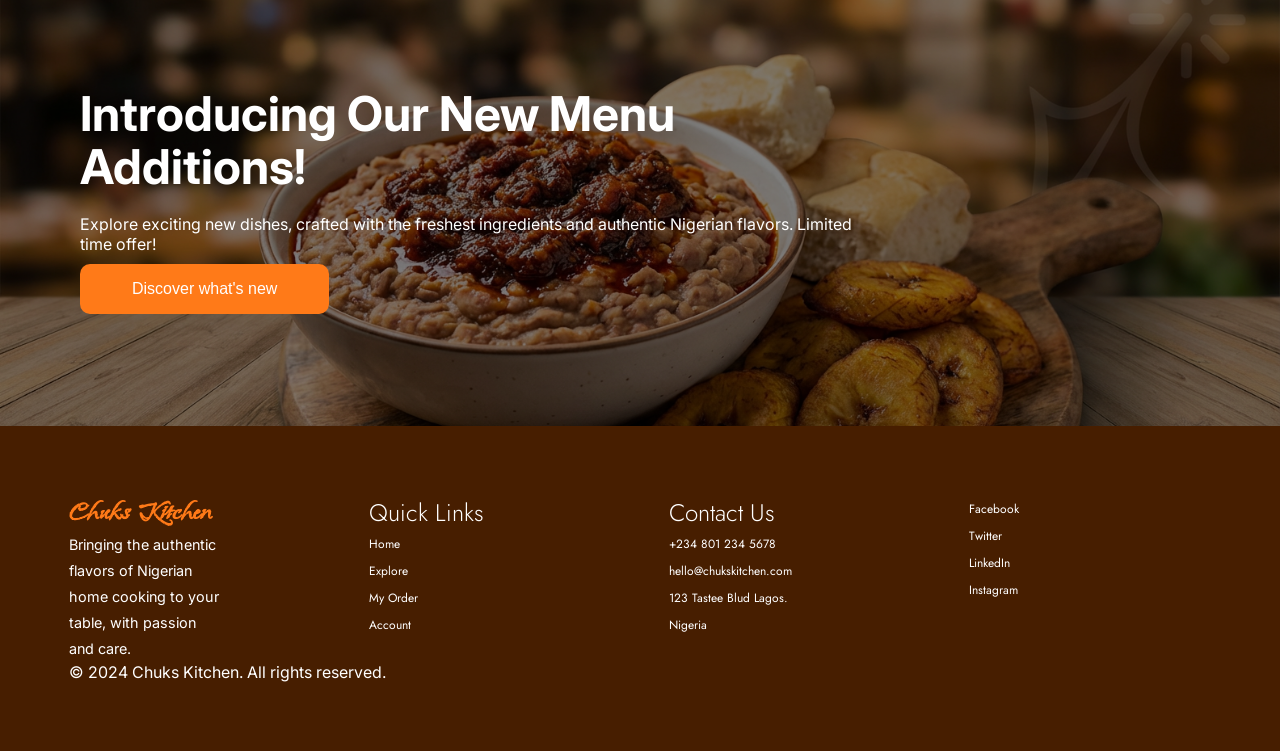
==== commit 8afdf09e: "Final Commit" ====
--- a/index.html
+++ b/index.html
@@ -32,8 +32,8 @@
             <li><a href="pages/explore.html">Explore</a></li>
             <li><a href="pages/my-order.html">My Orders</a></li>
             <li><a href="pages/account.html">Account</a></li>
+            <li> <button class="login-btn"><a href="/pages/login.html">Login</a></button></li>
         </ul>
-        <button class="login-btn"><a href="/pages/login.html">Login</a></button>
 
         <div class="icons">
             <i class="fa-solid fa-bars" id="menu"></i>
@@ -100,7 +100,8 @@
                         <p>A comforting and spicy soup with tender tilapia fish, a true Nigerian delicacy.</p>
                         <div class="price-tag">
                             <p>N3,500</p>
-                            <button>Add to Cart</button>
+                            <button class="add-to-cart" data-name="Spicy Tilapia Pepper Soup" data-price="3500"
+                                data-image="../assets/img/Tilapia.png">Add to Cart</button>
                         </div>
                     </div>
                 </div>
@@ -123,6 +124,34 @@
 
                 <div class="food-card">
                     <div class="food-image">
+                        <img src="./assets/img/Tilapia.png" alt="foods">
+                    </div>
+                    <div class="food-content">
+                        <h2>Spicy Tilapia Pepper SOup</h2>
+                        <p>A comforting and spicy soup with tender tilapia fish, a true Nigerian delicacy.</p>
+                        <div class="price-tag">
+                            <p>N3,500</p>
+                            <button>Add to Cart</button>
+                        </div>
+                    </div>
+                </div>
+
+                <div class="food-card">
+                    <div class="food-image">
+                        <img src="./assets/img/Property 1=Variant6.png" alt="foods">
+                    </div>
+                    <div class="food-content">
+                        <h2>Egusi Soup & Pounded Yam</h2>
+                        <p>Rich and savory Egusi soup with assorted meats, paired with freshly pounded yam.</p>
+                        <div class="price-tag">
+                            <p>N3,500</p>
+                            <button>Add to Cart</button>
+                        </div>
+                    </div>
+                </div>
+
+                <div class="food-card">
+                    <div class="food-image">
                         <img src="./assets/img/Rectangle 13.png" alt="foods">
                     </div>
                     <div class="food-content">
@@ -139,49 +168,19 @@
 
                 <div class="food-card">
                     <div class="food-image">
-                        <img src="./assets/img/Rectangle 13.png" alt="foods">
-                    </div>
-                    <div class="food-content">
-                        <h2>Jollof Rice & Fried Chicken</h2>
-                        <p>Our signature Jollof rice, cooked to
-                            perfection, served with succulent fried
-                            chicken.</p>
-                        <div class="price-tag">
-                            <p>N3,500</p>
-                            <button>Add to Cart</button>
-                        </div>
-                    </div>
-                </div>
-                <div class="food-card">
-                    <div class="food-image">
-                        <img src="./assets/img/Property 1=Variant5.png" alt="foods">
+                        <img src="./assets/img/Property 1=Variant6.png" alt="foods">
                     </div>
                     <div class="food-content">
                         <h2>Egusi Soup & Pounded Yam</h2>
                         <p>Rich and savory Egusi soup with assorted meats, paired with freshly pounded yam.</p>
-                        chicken.</p>
-                        <div class="price-tag">
-                            <p>N3,500</p>
-                            <button>Add to Cart</button>
-                        </div>
-                    </div>
-                </div>
-                <div class="food-card">
-                    <div class="food-image">
-                        <img src="./assets/img/Property 1=Variant6.png" alt="foods">
-                    </div>
-                    <div class="food-content">
-                        <h2>Egusi Soup & Pounded Yam</h2>
-                        <p>Rich and savory Egusi soup with assorted meats, paired with freshly pounded yam.</p>
-                        <div class="price-tag">
-                            <p>N3,500</p>
-                            <button>Add to Cart</button>
-                        </div>
-                    </div>
-                </div>
-            </div>
-        </div>
-
+                        <div class="price-tag">
+                            <p>N3,500</p>
+                            <button>Add to Cart</button>
+                        </div>
+                    </div>
+                </div>
+            </div>
+        </div>
     </section>
 
     <footer class="footer-section">
@@ -198,7 +197,43 @@
         </div>
 
         <!-- footer-text-bottom -->
+        <div class="footer-bottom">
+            <div class="footer-bottom-container">
+                <div class="footer-column footer-about">
+                    <h2 class="logo">Chuks Kitchen</h2>
+                    <p>Bringing the authentic flavors of Nigerian home cooking to your table, with passion and care.</p>
+                </div>
+
+                <div class="footer-column footer-links">
+                    <h2>Quick Links</h2>
+                    <p><a href="index.html">Home</a></p>
+                    <p><a href="/pages/explore.html">Explore</a></p>
+                    <p><a href="/pages/my-order.html">My Order</a></p>
+                    <p><a href="/pages/account.html">Account</a></p>
+                </div>
+
+                <div class="footer-column footer-contact">
+                    <h2>Contact Us</h2>
+                    <p><a href="#">+234 801 234 5678</a></p>
+                    <p><a href="#">hello@chukskitchen.com</a></p>
+                    <p><a href="#">123 Tastee Blud Lagos. Nigeria</a></p>
+                </div>
+
+                <div class="footer-column footer-social">
+                    <p><a href="#">Facebook</a></p>
+                    <p><a href="#">Twitter</a></p>
+                    <p><a href="#">LinkedIn</a></p>
+                    <p><a href="#">Instagram</a></p>
+                </div>
+
+            </div>
+            <div class="footer-copyrights">
+                <p>&copy; 2024 Chuks Kitchen. All rights reserved.</p>
+            </div>
+        </div>
     </footer>
+
+    <script src="/assets/js/app.js"></script>
 </body>
 
 </html>
--- a/assets/css/global.css
+++ b/assets/css/global.css
@@ -26,6 +26,10 @@
     border-radius: 10px;
     border: none;
     background-color: var(--primary-color);
+}
+
+body button:hover {
+    cursor: pointer;
 }
 
 body button a {
@@ -94,7 +98,7 @@
     color: var(--primary-color);
 }
 
-.nav-wrapper .login-btn {
+.nav-wrapper .nav-menu li .login-btn {
     padding: 15px 52px;
     border-radius: 10px;
     border: none;
@@ -106,6 +110,7 @@
         color: var(--main-color);
     }
 }
+
 
 /* hero-section */
 .header-container {
@@ -220,4 +225,28 @@
         font-family: "Jost", sans-serif;
     }
 
+}
+
+@media (max-width: 1000px) {
+    .nav-wrapper .nav-menu {
+        position: absolute;
+        top: 65px;
+        right: 0;
+        left: 0;
+        gap: 80px;
+        padding: 25px 0;
+        margin: 0;
+        flex-direction: column;
+        background-color: var(--main-color);
+
+        display: none; /* HIDE by default */
+    }
+
+    .nav-wrapper .nav-menu.active {
+        display: flex; /* SHOW when active */
+    }
+
+    .nav-wrapper .icons {
+        display: block;
+    }
 }
--- a/assets/css/home.css
+++ b/assets/css/home.css
@@ -138,4 +138,5 @@
     position: absolute;
     inset: 0;
     background: rgba(0, 0, 0, 0.5);
-}+}
+
